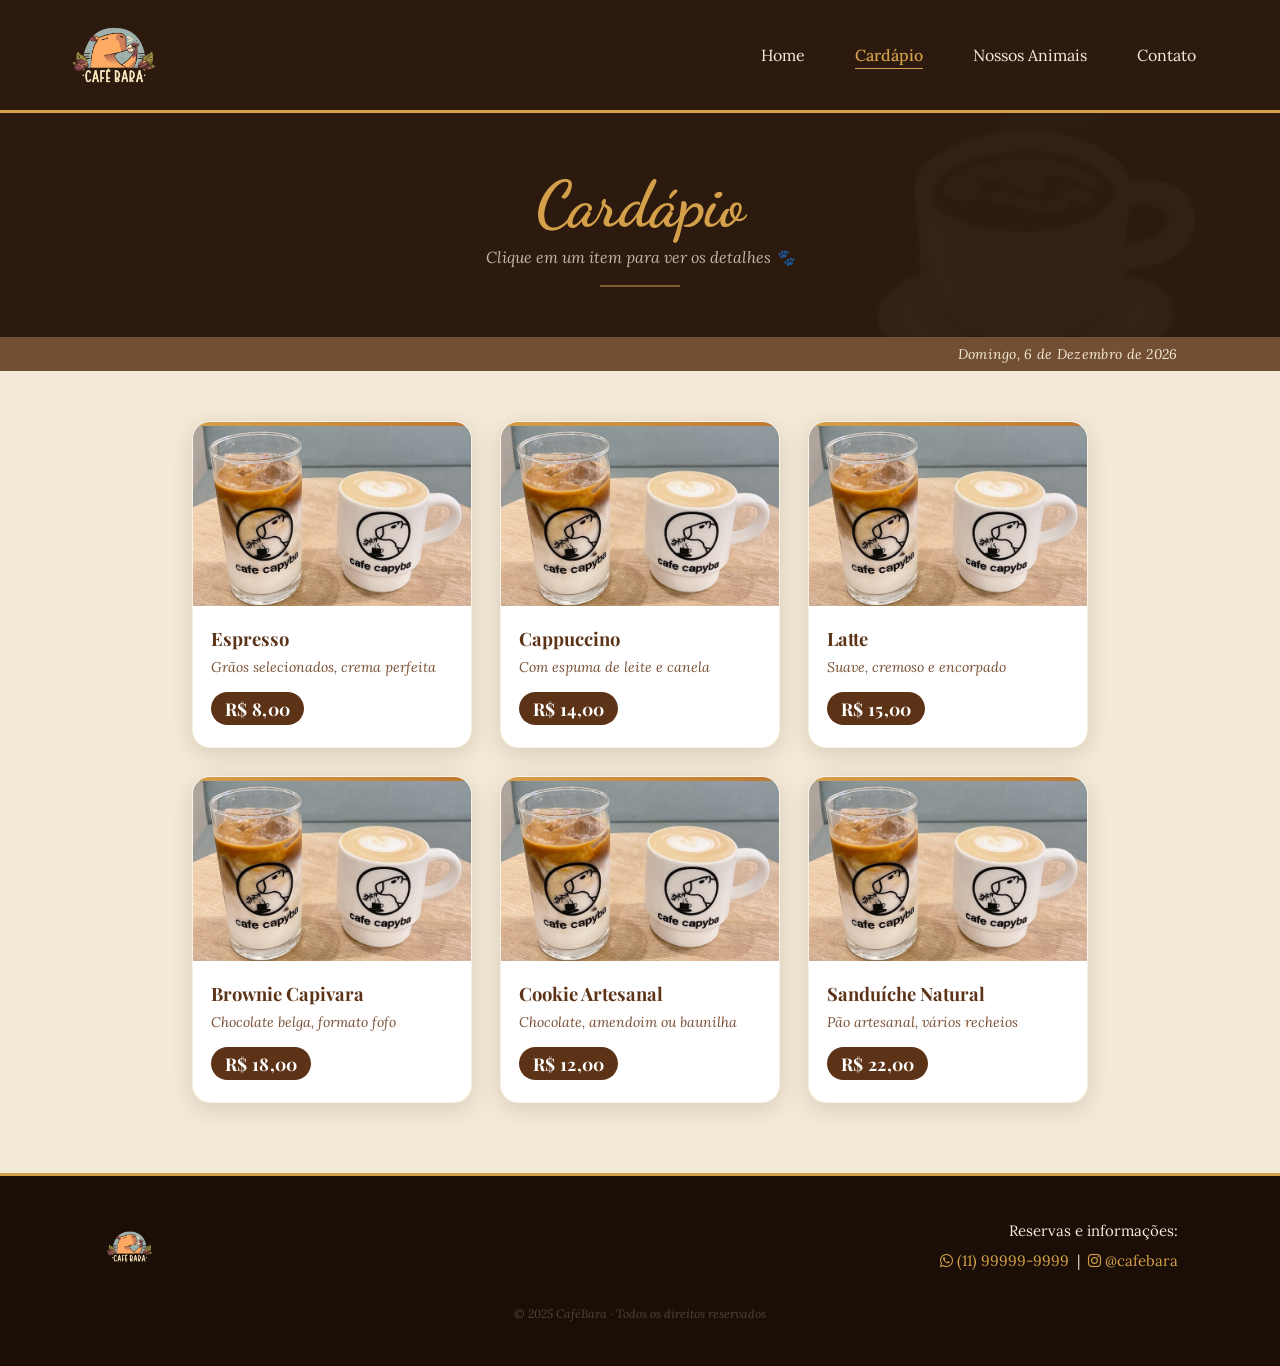
==== telas/produtos.html @ 58eba57d "Add files via upload" ====
<!DOCTYPE html>
<html lang="pt-BR">
<head>
    <meta charset="UTF-8">
    <meta name="viewport" content="width=device-width, initial-scale=1.0">
    <title>CaféBara ☕ — Cardápio</title>
    <link rel="icon" href="../img/favicon.ico" type="image/x-icon">
    <link rel="preconnect" href="https://fonts.googleapis.com">
    <link rel="preconnect" href="https://fonts.gstatic.com" crossorigin>
    <link href="https://fonts.googleapis.com/css2?family=Playfair+Display:ital,wght@0,400;0,700;1,400&family=Lora:ital,wght@0,400;0,500;1,400&family=Dancing+Script:wght@700&display=swap" rel="stylesheet">
    <link rel="stylesheet" href="https://maxcdn.bootstrapcdn.com/font-awesome/4.5.0/css/font-awesome.min.css">
    <link rel="stylesheet" href="../css/style.css">
    <script>
        function abrirDetalhes(nome, imagem, descricao) {
            url = `pop_produtos.html?nomeProduto=${encodeURIComponent(nome)}&imgProduto=${encodeURIComponent(imagem)}&descProduto=${encodeURIComponent(descricao)}`;
            window.open(url, "_blank", "width=860,height=680");
        }
    </script>
</head>
<body>

    <!-- HEADER -->
    <header>
        <div class="divHeader">
            <img class="logo" src="../img/logo.png" alt="Logo CaféBara">
            <nav>
    <ul>
        <li><a href="../index.html">Home</a></li>
        <li class="nav-active">Cardápio</li>
        <li><a href="nossos_animais.html">Nossos Animais</a></li>
        <li><a href="../contato.html">Contato</a></li>
    </ul>
</nav>
        </div>
    </header>

    <!-- HERO INTERNO -->
    <div class="page-hero">
        <h1>Cardápio</h1>
        <p>Clique em um item para ver os detalhes 🐾</p>
        <div class="page-hero-line"></div>
    </div>

    <!-- DATA -->
    <div class="data-bar">
        <script type="text/javascript">
            const dias = ["Domingo","Segunda-feira","Terça-feira","Quarta-feira","Quinta-feira","Sexta-feira","Sábado"];
            const meses = ["Janeiro","Fevereiro","Março","Abril","Maio","Junho","Julho","Agosto","Setembro","Outubro","Novembro","Dezembro"];
            const d = new Date();
            document.write(dias[d.getDay()] + ", " + d.getDate() + " de " + meses[d.getMonth()] + " de " + d.getFullYear());
        </script>
    </div>

    <!-- CARDS -->
    <main>
        <div class="container">

            <script>
                var desc_espresso = "Nosso espresso é preparado com grãos selecionados de origens especiais.\n\nConcentrado, encorpado e com crema perfeita — a base de todos os nossos cafés!";
                var slider_espresso = ['../img/product.jpg'];
            </script>

            <div class="card" onclick="abrirDetalhes('Espresso', slider_espresso, desc_espresso)">
                <span class="card-hint">ver detalhes</span>
                <img src="../img/product.jpg" alt="Espresso"/>
                <div class="card-body">
                    <h2>Espresso</h2>
                    <p>Grãos selecionados, crema perfeita</p>
                    <span class="preco">R$ 8,00</span>
                </div>
            </div>

            <div class="card" onclick="abrirDetalhes('Cappuccino', ['../img/product.jpg'], 'Cappuccino cremoso com espuma de leite vaporizado e um toque de canela.\n\nPerfeito para os dias mais frios!')">
                <span class="card-hint">ver detalhes</span>
                <img src="../img/product.jpg" alt="Cappuccino"/>
                <div class="card-body">
                    <h2>Cappuccino</h2>
                    <p>Com espuma de leite e canela</p>
                    <span class="preco">R$ 14,00</span>
                </div>
            </div>

            <div class="card" onclick="abrirDetalhes('Latte', ['../img/product.jpg'], 'Latte suave e cremoso, com mais leite vaporizado e um shot de espresso.\n\nIdeal para quem prefere um café mais suave.')">
                <span class="card-hint">ver detalhes</span>
                <img src="../img/product.jpg" alt="Latte"/>
                <div class="card-body">
                    <h2>Latte</h2>
                    <p>Suave, cremoso e encorpado</p>
                    <span class="preco">R$ 15,00</span>
                </div>
            </div>

            <div class="card" onclick="abrirDetalhes('Brownie Capivara', ['../img/product.jpg'], 'Brownie artesanal em formato de capivara!\n\nRecheado de chocolate belga, crocante por fora e molhadinho por dentro. 🤎')">
                <span class="card-hint">ver detalhes</span>
                <img src="../img/product.jpg" alt="Brownie Capivara"/>
                <div class="card-body">
                    <h2>Brownie Capivara</h2>
                    <p>Chocolate belga, formato fofo</p>
                    <span class="preco">R$ 18,00</span>
                </div>
            </div>

            <div class="card" onclick="abrirDetalhes('Cookie Artesanal', ['../img/product.jpg'], 'Cookies caseiros assados diariamente.\n\nSabores: chocolate, amendoim e baunilha com gotas de chocolate.')">
                <span class="card-hint">ver detalhes</span>
                <img src="../img/product.jpg" alt="Cookie Artesanal"/>
                <div class="card-body">
                    <h2>Cookie Artesanal</h2>
                    <p>Chocolate, amendoim ou baunilha</p>
                    <span class="preco">R$ 12,00</span>
                </div>
            </div>

            <div class="card" onclick="abrirDetalhes('Sanduíche Natural', ['../img/product.jpg'], 'Sanduíche natural no pão artesanal com opções de recheio:\n\n🥗 Frango com cream cheese\n🥗 Atum com legumes\n🥗 Vegetariano')">
                <span class="card-hint">ver detalhes</span>
                <img src="../img/product.jpg" alt="Sanduíche Natural"/>
                <div class="card-body">
                    <h2>Sanduíche Natural</h2>
                    <p>Pão artesanal, vários recheios</p>
                    <span class="preco">R$ 22,00</span>
                </div>
            </div>

        </div>
    </main>

    <!-- FOOTER -->
    <footer>
        <img src="../img/logo.png" class="logo_footer" alt="Logo CaféBara"/>
        <p>
            Reservas e informações:<br>
            <a href="https://wa.me/5511999999999" target="_blank"><i class="fa fa-whatsapp"></i> (11) 99999-9999</a>
            &nbsp;|&nbsp;
            <a href="https://instagram.com/cafebara" target="_blank"><i class="fa fa-instagram"></i> @cafebara</a>
        </p>
        <p class="footer-credit">© 2025 CaféBara · Todos os direitos reservados</p>
    </footer>

</body>
</html>
---- css/style.css ----
/* =====================================================
   style.css — CaféBara
   CSS compartilhado: index, produtos, pop_produtos,
                      nossos_animais e contato
   ===================================================== */

/* ===== VARIÁVEIS ===== */
:root {
    --marrom-escuro: #2c1a0e;
    --marrom-medio: #5c3317;
    --caramelo: #c07830;
    --dourado: #d4a04a;
    --creme: #f5ead8;
    --creme-claro: #fdf6ec;
    --sombra: rgba(44, 26, 14, 0.15);
}

/* ===== RESET & BASE ===== */
* { margin: 0; padding: 0; box-sizing: border-box; }
html { scroll-behavior: smooth; }

body {
    font-family: 'Lora', Georgia, serif;
    background-color: var(--creme);
    color: var(--marrom-escuro);
    overflow-x: hidden;
}

/* ===== ANIMAÇÕES ===== */
@keyframes fadeDown {
    from { opacity: 0; transform: translateY(-20px); }
    to   { opacity: 1; transform: translateY(0); }
}
@keyframes fadeUp {
    from { opacity: 0; transform: translateY(30px); }
    to   { opacity: 1; transform: translateY(0); }
}
@keyframes fadeIn {
    from { opacity: 0; }
    to   { opacity: 1; }
}
@keyframes float {
    0%, 100% { transform: translateY(0px); }
    50%       { transform: translateY(-8px); }
}

/* ===== HEADER ===== */
header {
    position: sticky;
    top: 0;
    z-index: 100;
    background-color: var(--marrom-escuro);
    border-bottom: 3px solid var(--dourado);
    animation: fadeDown 0.6s ease both;
}

.divHeader {
    display: flex;
    align-items: center;
    justify-content: space-between;
    padding: 0 5%;
    height: 110px;
}

.logo {
    height: 100px;
    width: auto;
    transition: transform 0.3s ease;
}
.logo:hover { transform: rotate(-3deg) scale(1.05); }

nav ul {
    list-style: none;
    display: flex;
    gap: 10px;
}

nav li {
    padding: 8px 20px;
    color: var(--creme);
    font-family: 'Lora', serif;
    font-size: 16px;
    cursor: pointer;
    border-radius: 30px;
    transition: color 0.3s;
    position: relative;
}

nav li::after {
    content: '';
    position: absolute;
    bottom: 4px; left: 20px; right: 20px;
    height: 1px;
    background: var(--dourado);
    transform: scaleX(0);
    transition: transform 0.3s ease;
}
nav li:hover::after { transform: scaleX(1); }
nav li:hover { color: var(--dourado); }
nav li a { color: inherit; text-decoration: none; }

/* Item de nav ativo (página atual) */
nav li.nav-active {
    color: var(--dourado);
    font-weight: 500;
}
nav li.nav-active::after { transform: scaleX(1); }

/* ===== DIVISOR ===== */
.divider {
    text-align: center;
    padding: 28px 0 8px;
    color: var(--dourado);
    font-size: 1.3rem;
    letter-spacing: 14px;
    opacity: 0.55;
}

/* ===== FOOTER ===== */
footer {
    background-color: #1a0e06;
    border-top: 3px solid var(--dourado);
    padding: 40px 8%;
    display: flex;
    align-items: center;
    justify-content: space-between;
    flex-wrap: wrap;
    gap: 20px;
}

.logo_footer {
    height: 55px;
    width: auto;
}

footer p {
    color: var(--creme);
    font-size: 15px;
    text-align: right;
    line-height: 2;
}

footer a {
    color: var(--dourado);
    text-decoration: none;
    transition: opacity 0.2s;
}
footer a:hover { opacity: 0.75; }

.footer-credit {
    width: 100%;
    text-align: center;
    color: rgba(245,234,216,0.25);
    font-size: 12px;
    margin-top: 6px;
    font-style: italic;
}

/* ===================================================
   SEÇÕES EXCLUSIVAS DA INDEX
   =================================================== */

/* ===== HERO BANNER ===== */
.hero {
    position: relative;
    height: 75vh;
    overflow: hidden;
    animation: fadeIn 1s ease 0.3s both;
}

.hero img {
    width: 100%;
    height: 100%;
    object-fit: cover;
    object-position: center 60%;
}

.hero::after {
    content: '';
    position: absolute;
    inset: 0;
    background: linear-gradient(
        to bottom,
        rgba(44,26,14,0.15) 0%,
        rgba(44,26,14,0.0) 40%,
        rgba(44,26,14,0.65) 100%
    );
}

.hero-text {
    position: absolute;
    bottom: 60px;
    left: 7%;
    z-index: 2;
    animation: fadeUp 0.9s ease 0.5s both;
}

.hero-text h1 {
    font-family: 'Dancing Script', cursive;
    font-size: clamp(3rem, 7vw, 6rem);
    color: var(--creme-claro);
    line-height: 1;
    text-shadow: 0 4px 20px rgba(0,0,0,0.5);
}

.hero-text p {
    font-family: 'Lora', serif;
    font-style: italic;
    color: var(--creme);
    font-size: 1.1rem;
    margin-top: 8px;
    text-shadow: 0 2px 10px rgba(0,0,0,0.6);
    letter-spacing: 1px;
}

.hero-cta {
    display: inline-block;
    margin-top: 22px;
    padding: 12px 32px;
    background: var(--dourado);
    color: var(--marrom-escuro);
    font-family: 'Lora', serif;
    font-weight: 500;
    border-radius: 30px;
    text-decoration: none;
    font-size: 15px;
    transition: transform 0.3s, box-shadow 0.3s;
    box-shadow: 0 4px 15px rgba(212,160,74,0.4);
}
.hero-cta:hover {
    transform: translateY(-2px);
    box-shadow: 0 8px 25px rgba(212,160,74,0.5);
}

/* ===== SOBRE NÓS ===== */
.aboutus {
    padding: 60px 8%;
    display: grid;
    grid-template-columns: 1fr 1.6fr;
    gap: 60px;
    align-items: center;
    animation: fadeUp 0.8s ease 0.2s both;
}

.aboutus-img-wrapper {
    position: relative;
}

.aboutus-img-wrapper img {
    width: 100%;
    border-radius: 20px;
    box-shadow: 12px 12px 40px var(--sombra);
    display: block;
    transition: transform 0.4s ease;
}
.aboutus-img-wrapper img:hover { transform: scale(1.02) rotate(1deg); }

.aboutus-img-wrapper::before {
    content: '';
    position: absolute;
    inset: -12px;
    border: 2px solid var(--dourado);
    border-radius: 24px;
    opacity: 0.35;
    pointer-events: none;
}

.aboutus-text h2 {
    font-family: 'Dancing Script', cursive;
    font-size: 3rem;
    color: var(--marrom-medio);
    margin-bottom: 20px;
    line-height: 1;
}

.aboutus-text p {
    font-size: 1rem;
    line-height: 1.85;
    color: #3d2010;
    margin-bottom: 14px;
}

.badge {
    display: inline-block;
    background: var(--dourado);
    color: var(--marrom-escuro);
    font-family: 'Dancing Script', cursive;
    font-size: 1.1rem;
    padding: 6px 20px;
    border-radius: 30px;
    margin-top: 10px;
    animation: float 3s ease-in-out infinite;
}

/* ===== MAPA (INDEX) ===== */
.ourestablishment {
    background: var(--marrom-escuro);
    padding: 70px 8%;
    text-align: center;
}

.ourestablishment h2 {
    font-family: 'Dancing Script', cursive;
    font-size: 2.8rem;
    color: var(--dourado);
    margin-bottom: 10px;
}

.ourestablishment > p {
    color: var(--creme);
    font-style: italic;
    margin-bottom: 30px;
    opacity: 0.8;
}

.ourestablishment iframe {
    border-radius: 16px;
    box-shadow: 0 10px 40px rgba(0,0,0,0.4);
    max-width: 100%;
}

/* ===== NOSSOS PRODUTOS (INDEX) ===== */
.ourproducts {
    padding: 70px 8%;
}

.ourproducts h2 {
    font-family: 'Dancing Script', cursive;
    font-size: 2.8rem;
    color: var(--marrom-medio);
    text-align: center;
    margin-bottom: 50px;
}

.products-content {
    display: grid;
    grid-template-columns: 1fr 1fr;
    gap: 50px;
    align-items: center;
}

.products-list {
    display: flex;
    flex-direction: column;
    gap: 18px;
}

.product-item {
    display: flex;
    align-items: flex-start;
    gap: 16px;
    background: white;
    border-radius: 14px;
    padding: 18px 22px;
    box-shadow: 0 4px 16px var(--sombra);
    transition: transform 0.3s, box-shadow 0.3s;
    border-left: 4px solid var(--dourado);
}
.product-item:hover {
    transform: translateX(6px);
    box-shadow: 0 8px 28px var(--sombra);
}

.product-icon { font-size: 1.6rem; flex-shrink: 0; }

.product-info strong {
    display: block;
    font-family: 'Playfair Display', serif;
    font-size: 1rem;
    color: var(--marrom-medio);
    margin-bottom: 3px;
}
.product-info span {
    font-size: 0.88rem;
    color: #7a5035;
    font-style: italic;
}

.products-img-wrapper img {
    width: 100%;
    border-radius: 20px;
    box-shadow: 0 15px 50px var(--sombra);
    transition: transform 0.4s ease;
}
.products-img-wrapper img:hover { transform: scale(1.03); }

/* ===== NOSSA CASA ===== */
.ourhouse {
    background: var(--marrom-escuro);
    padding: 70px 0;
}

.ourhouse h2 {
    font-family: 'Dancing Script', cursive;
    font-size: 2.8rem;
    color: var(--dourado);
    text-align: center;
    margin-bottom: 10px;
}

.ourhouse > p {
    color: var(--creme);
    text-align: center;
    font-style: italic;
    opacity: 0.75;
    margin-bottom: 40px;
}

.carousel {
    display: flex;
    gap: 20px;
    overflow-x: auto;
    scroll-snap-type: x mandatory;
    padding: 10px 5% 30px;
    cursor: grab;
    scrollbar-width: thin;
    scrollbar-color: var(--dourado) var(--marrom-escuro);
}
.carousel:active { cursor: grabbing; }

.carousel img {
    width: 380px;
    height: 260px;
    object-fit: cover;
    border-radius: 16px;
    scroll-snap-align: center;
    flex-shrink: 0;
    box-shadow: 0 8px 30px rgba(0,0,0,0.4);
    transition: transform 0.3s, box-shadow 0.3s;
    border: 2px solid rgba(212,160,74,0.2);
}
.carousel img:hover {
    transform: scale(1.04) translateY(-4px);
    box-shadow: 0 16px 40px rgba(0,0,0,0.5);
    border-color: var(--dourado);
}

/* ===================================================
   SEÇÕES EXCLUSIVAS DA PÁGINA DE PRODUTOS
   =================================================== */

/* ===== HERO INTERNO ===== */
.page-hero {
    background: var(--marrom-escuro);
    padding: 60px 8% 50px;
    text-align: center;
    position: relative;
    overflow: hidden;
    animation: fadeDown 0.7s ease both;
}

.page-hero::before {
    content: '☕';
    position: absolute;
    font-size: 18rem;
    opacity: 0.03;
    top: -40px;
    right: 5%;
    line-height: 1;
    pointer-events: none;
}

.page-hero h1 {
    font-family: 'Dancing Script', cursive;
    font-size: clamp(2.5rem, 5vw, 4.5rem);
    color: var(--dourado);
    line-height: 1;
    margin-bottom: 10px;
}

.page-hero p {
    color: var(--creme);
    font-style: italic;
    opacity: 0.75;
    font-size: 1rem;
}

.page-hero-line {
    width: 80px;
    height: 2px;
    background: var(--dourado);
    margin: 18px auto 0;
    opacity: 0.5;
}

/* ===== BARRA DE DATA ===== */
.data-bar {
    background: var(--marrom-medio);
    color: var(--creme);
    text-align: right;
    padding: 8px 8%;
    font-size: 14px;
    font-style: italic;
    opacity: 0.85;
    letter-spacing: 0.3px;
}

/* ===== CONTAINER DOS CARDS ===== */
main {
    padding: 50px 5% 70px;
}

.container {
    display: flex;
    justify-content: center;
    flex-wrap: wrap;
    gap: 28px;
    animation: fadeUp 0.7s ease 0.2s both;
}

/* ===== CARD ===== */
.card {
    background: white;
    width: 280px;
    border-radius: 18px;
    overflow: hidden;
    box-shadow: 0 6px 24px var(--sombra);
    transition: transform 0.3s ease, box-shadow 0.3s ease;
    cursor: pointer;
    border: 1px solid rgba(212,160,74,0.15);
    position: relative;
}

.card:hover {
    transform: translateY(-8px);
    box-shadow: 0 20px 40px rgba(44,26,14,0.2);
}

.card::before {
    content: '';
    display: block;
    height: 4px;
    background: linear-gradient(90deg, var(--dourado), #c07830, var(--dourado));
    background-size: 200%;
}

.card img {
    width: 100%;
    height: 180px;
    object-fit: cover;
    display: block;
    transition: transform 0.4s ease;
}
.card:hover img { transform: scale(1.06); }

.card-body {
    padding: 20px 18px 22px;
}

.card h2 {
    font-family: 'Playfair Display', serif;
    font-size: 1.15rem;
    color: var(--marrom-medio);
    margin-bottom: 6px;
}

.card p {
    font-size: 0.88rem;
    color: #7a5035;
    font-style: italic;
    line-height: 1.5;
    margin-bottom: 14px;
}

.preco {
    display: inline-block;
    font-family: 'Playfair Display', serif;
    font-size: 1.1rem;
    font-weight: 700;
    color: white;
    background: var(--marrom-medio);
    padding: 5px 14px;
    border-radius: 20px;
    font-style: normal;
    letter-spacing: 0.3px;
}

.card-hint {
    position: absolute;
    top: 14px;
    right: 14px;
    background: var(--dourado);
    color: var(--marrom-escuro);
    font-size: 11px;
    font-family: 'Lora', serif;
    padding: 3px 9px;
    border-radius: 12px;
    opacity: 0;
    transition: opacity 0.3s;
}
.card:hover .card-hint { opacity: 1; }

/* ===================================================
   SEÇÕES EXCLUSIVAS DO POP_PRODUTOS
   =================================================== */

.pop-body {
    min-height: 100vh;
    display: flex;
    flex-direction: column;
}

.pop-header {
    background: var(--marrom-escuro);
    border-bottom: 3px solid var(--dourado);
    padding: 18px 30px;
    display: flex;
    align-items: center;
    justify-content: center;
    gap: 12px;
}

.pop-header span {
    color: var(--dourado);
    font-family: 'Dancing Script', cursive;
    font-size: 1.4rem;
    letter-spacing: 1px;
}

.pop-header-line {
    flex: 1;
    height: 1px;
    background: var(--dourado);
    opacity: 0.3;
}

.pop {
    flex: 1;
    padding: 30px 36px 36px;
    display: flex;
    flex-direction: column;
    gap: 20px;
}

.pop h1 {
    font-family: 'Dancing Script', cursive;
    font-size: 2.6rem;
    color: var(--marrom-medio);
    text-align: center;
    line-height: 1;
}

.pop .divider {
    padding: 0;
    margin: -8px 0;
    letter-spacing: 10px;
    font-size: 1rem;
}

.slider-wrapper {
    display: flex;
    align-items: center;
    justify-content: center;
    gap: 12px;
}

.slider-btn {
    background: var(--marrom-escuro);
    border: none;
    color: var(--dourado);
    font-size: 20px;
    width: 42px;
    height: 42px;
    border-radius: 50%;
    cursor: pointer;
    transition: background 0.3s, transform 0.2s;
    flex-shrink: 0;
    display: flex;
    align-items: center;
    justify-content: center;
}
.slider-btn:hover {
    background: var(--marrom-medio);
    transform: scale(1.1);
}

.slider-img-frame {
    border-radius: 16px;
    overflow: hidden;
    box-shadow: 0 10px 35px var(--sombra);
    border: 2px solid rgba(212,160,74,0.25);
    flex: 1;
    max-width: 680px;
}

#slider-img {
    width: 100%;
    height: 360px;
    object-fit: cover;
    display: block;
    transition: opacity 0.3s ease;
}

.descricao-box {
    background: white;
    border-radius: 14px;
    border-left: 4px solid var(--dourado);
    padding: 20px 24px;
    box-shadow: 0 4px 16px var(--sombra);
}

.descricao-label {
    font-family: 'Playfair Display', serif;
    font-size: 0.8rem;
    text-transform: uppercase;
    letter-spacing: 2px;
    color: var(--dourado);
    margin-bottom: 10px;
    display: block;
}

#desc-produto {
    font-size: 0.95rem;
    line-height: 1.8;
    color: #3d2010;
    white-space: pre-line;
}

.pop-footer {
    background: var(--marrom-escuro);
    border-top: 2px solid rgba(212,160,74,0.3);
    padding: 12px 30px;
    text-align: center;
    color: rgba(245,234,216,0.4);
    font-size: 12px;
    font-style: italic;
}

/* ===================================================
   NOSSOS ANIMAIS
   =================================================== */

/* Introdução */
.animais-intro {
    display: grid;
    grid-template-columns: 1.4fr 1fr;
    gap: 50px;
    align-items: center;
    padding: 60px 8%;
}

.animais-intro-text {
    font-size: 1.05rem;
    line-height: 1.9;
    color: #3d2010;
}

.animais-intro-img img {
    width: 100%;
    border-radius: 20px;
    box-shadow: 0 12px 40px var(--sombra);
    transition: transform 0.4s;
}
.animais-intro-img img:hover { transform: scale(1.02); }

/* Perfis */
.animais-perfis {
    background: var(--creme-claro);
    padding: 60px 8%;
    display: flex;
    flex-direction: column;
    gap: 20px;
}

.animal-perfil {
    display: grid;
    gap: 50px;
    align-items: center;
    padding: 40px 0;
}

.perfil-esquerda { grid-template-columns: 280px 1fr; }
.perfil-direita  { grid-template-columns: 1fr 280px; }
.perfil-direita .animal-foto { order: 2; }
.perfil-direita .animal-dados { order: 1; }

.animal-foto img {
    width: 100%;
    border-radius: 20px;
    box-shadow: 0 10px 35px var(--sombra);
    transition: transform 0.4s;
}
.animal-foto img:hover { transform: scale(1.04) rotate(1deg); }

.animal-nome {
    font-family: 'Dancing Script', cursive;
    font-size: 3.5rem;
    line-height: 1;
    margin-bottom: 24px;
}

.kohaku-nome { color: var(--caramelo); }
.pisuke-nome { color: var(--marrom-medio); }

.animal-tabela {
    display: flex;
    flex-direction: column;
    gap: 10px;
}

.animal-linha {
    display: grid;
    grid-template-columns: 200px 1fr;
    gap: 12px;
    background: white;
    padding: 12px 18px;
    border-radius: 12px;
    box-shadow: 0 2px 10px var(--sombra);
    border-left: 3px solid var(--dourado);
    align-items: center;
}

.animal-campo {
    font-family: 'Playfair Display', serif;
    font-size: 0.82rem;
    color: var(--marrom-medio);
    font-weight: 700;
    text-transform: uppercase;
    letter-spacing: 0.5px;
}

.animal-valor {
    font-size: 0.95rem;
    color: #3d2010;
}

/* Como diferenciar */
.diferenciar-section {
    padding: 70px 8%;
    text-align: center;
}

.diferenciar-section h2 {
    font-family: 'Dancing Script', cursive;
    font-size: 2.8rem;
    color: var(--marrom-medio);
    margin-bottom: 40px;
}

.diferenciar-grid {
    display: grid;
    grid-template-columns: 1fr 1fr;
    gap: 30px;
    max-width: 900px;
    margin: 0 auto 40px;
}

.diferenciar-card {
    background: white;
    border-radius: 20px;
    padding: 24px;
    box-shadow: 0 6px 24px var(--sombra);
    transition: transform 0.3s;
}
.diferenciar-card:hover { transform: translateY(-6px); }

.kohaku-card { border-top: 5px solid var(--caramelo); }
.pisuke-card { border-top: 5px solid var(--marrom-medio); }

.diferenciar-nome {
    font-family: 'Dancing Script', cursive;
    font-size: 2rem;
    margin-bottom: 6px;
}
.kohaku-card .diferenciar-nome { color: var(--caramelo); }
.pisuke-card .diferenciar-nome { color: var(--marrom-medio); }

.diferenciar-dica {
    font-style: italic;
    color: #7a5035;
    font-size: 0.9rem;
    margin-bottom: 16px;
}

.diferenciar-card img {
    width: 100%;
    border-radius: 12px;
    object-fit: contain;
    max-height: 200px;
}

.em-breve-box {
    display: inline-block;
    background: white;
    border: 2px dashed var(--dourado);
    border-radius: 16px;
    padding: 18px 40px;
    font-family: 'Playfair Display', serif;
    font-size: 1.1rem;
    color: var(--marrom-medio);
    box-shadow: 0 4px 16px var(--sombra);
}

/* Rotina */
.rotina-section {
    background: #e8ddd0;
    padding: 70px 8%;
}

.rotina-section h2 {
    font-family: 'Dancing Script', cursive;
    font-size: 2.8rem;
    color: var(--marrom-medio);
    text-align: center;
    margin-bottom: 50px;
}

.rotina-lista {
    display: flex;
    flex-direction: column;
    gap: 40px;
}

.rotina-item {
    display: grid;
    grid-template-columns: 1fr 1fr;
    gap: 40px;
    align-items: center;
}

.rotina-inverso .rotina-img { order: 2; }
.rotina-inverso .rotina-texto { order: 1; }

.rotina-img img {
    width: 100%;
    border-radius: 16px;
    box-shadow: 0 8px 30px var(--sombra);
    transition: transform 0.3s;
}
.rotina-img img:hover { transform: scale(1.03); }

.rotina-texto h3 {
    font-family: 'Playfair Display', serif;
    font-size: 1.5rem;
    color: var(--marrom-medio);
    margin-bottom: 10px;
}

.rotina-texto p {
    font-size: 0.95rem;
    line-height: 1.8;
    color: #4a2a10;
}

/* Galeria */
.galeria-section {
    padding: 70px 0;
    background: var(--marrom-escuro);
}

.galeria-section h2 {
    font-family: 'Dancing Script', cursive;
    font-size: 2.8rem;
    color: var(--dourado);
    text-align: center;
    margin-bottom: 10px;
}

.galeria-section > p {
    color: var(--creme);
    text-align: center;
    font-style: italic;
    opacity: 0.75;
    margin-bottom: 40px;
}

/* ===================================================
   CONTATO
   =================================================== */

.contato-main {
    padding: 0 0 80px;
}

/* Cards de informação */
.contato-cards {
    display: grid;
    grid-template-columns: repeat(3, 1fr);
    gap: 24px;
    padding: 60px 8% 40px;
    animation: fadeUp 0.7s ease 0.1s both;
}

.contato-card {
    background: white;
    border-radius: 20px;
    padding: 30px 26px;
    text-align: center;
    box-shadow: 0 6px 24px var(--sombra);
    border-top: 4px solid var(--dourado);
    transition: transform 0.3s;
}
.contato-card:hover { transform: translateY(-6px); }

.contato-card-icon {
    font-size: 2.5rem;
    margin-bottom: 14px;
}

.contato-card h3 {
    font-family: 'Playfair Display', serif;
    color: var(--marrom-medio);
    font-size: 1.1rem;
    margin-bottom: 12px;
}

.contato-card p {
    font-size: 0.92rem;
    line-height: 1.85;
    color: #4a2a10;
}

.contato-link {
    color: var(--caramelo);
    text-decoration: none;
    transition: color 0.2s;
}
.contato-link:hover { color: var(--marrom-medio); }

/* Grid formulário + mapa */
.contato-grid {
    display: grid;
    grid-template-columns: 1.1fr 1fr;
    gap: 50px;
    padding: 20px 8% 60px;
    align-items: start;
}

.contato-form-wrapper h2,
.contato-mapa-wrapper h2 {
    font-family: 'Dancing Script', cursive;
    font-size: 2.4rem;
    color: var(--marrom-medio);
    margin-bottom: 6px;
}

.contato-form-sub {
    font-style: italic;
    color: #7a5035;
    font-size: 0.9rem;
    margin-bottom: 24px;
}

/* Formulário */
.contato-form {
    display: flex;
    flex-direction: column;
    gap: 16px;
}

.form-row {
    display: grid;
    grid-template-columns: 1fr 1fr;
    gap: 16px;
}

.form-group {
    display: flex;
    flex-direction: column;
    gap: 6px;
}

.form-group label {
    font-family: 'Playfair Display', serif;
    font-size: 0.82rem;
    text-transform: uppercase;
    letter-spacing: 1px;
    color: var(--marrom-medio);
    font-weight: 700;
}

.form-group input,
.form-group select,
.form-group textarea {
    font-family: 'Lora', serif;
    font-size: 0.95rem;
    color: var(--marrom-escuro);
    background: white;
    border: 1.5px solid rgba(192, 120, 48, 0.25);
    border-radius: 12px;
    padding: 12px 16px;
    outline: none;
    transition: border-color 0.3s, box-shadow 0.3s;
    resize: vertical;
}

.form-group input:focus,
.form-group select:focus,
.form-group textarea:focus {
    border-color: var(--dourado);
    box-shadow: 0 0 0 3px rgba(212,160,74,0.15);
}

.form-group input::placeholder,
.form-group textarea::placeholder {
    color: #b89070;
    font-style: italic;
}

.contato-btn {
    font-family: 'Lora', serif;
    font-size: 1rem;
    font-weight: 500;
    color: var(--marrom-escuro);
    background: var(--dourado);
    border: none;
    border-radius: 30px;
    padding: 14px 36px;
    cursor: pointer;
    transition: transform 0.3s, box-shadow 0.3s;
    box-shadow: 0 4px 15px rgba(212,160,74,0.4);
    align-self: flex-start;
}
.contato-btn:hover {
    transform: translateY(-2px);
    box-shadow: 0 8px 25px rgba(212,160,74,0.5);
}

.form-success {
    background: #e8f5e9;
    border: 1px solid #81c784;
    border-radius: 12px;
    padding: 12px 18px;
    font-size: 0.93rem;
    color: #2e7d32;
}

/* Mapa */
.mapa-frame {
    border-radius: 16px;
    overflow: hidden;
    box-shadow: 0 10px 35px var(--sombra);
    border: 2px solid rgba(212,160,74,0.2);
    margin-bottom: 20px;
}

.como-chegar {
    background: white;
    border-radius: 14px;
    padding: 20px 22px;
    box-shadow: 0 4px 16px var(--sombra);
    border-left: 4px solid var(--dourado);
}

.como-chegar h4 {
    font-family: 'Playfair Display', serif;
    color: var(--marrom-medio);
    margin-bottom: 12px;
    font-size: 1rem;
}

.como-chegar p {
    font-size: 0.9rem;
    line-height: 1.7;
    color: #4a2a10;
    margin-bottom: 6px;
}

/* FAQ */
.faq-section {
    background: var(--marrom-escuro);
    padding: 70px 8%;
}

.faq-section h2 {
    font-family: 'Dancing Script', cursive;
    font-size: 2.8rem;
    color: var(--dourado);
    text-align: center;
    margin-bottom: 40px;
}

.faq-grid {
    display: grid;
    grid-template-columns: 1fr 1fr;
    gap: 24px;
    max-width: 1000px;
    margin: 0 auto;
}

.faq-item {
    background: rgba(255,255,255,0.07);
    border: 1px solid rgba(212,160,74,0.2);
    border-radius: 16px;
    padding: 26px 28px;
    transition: background 0.3s;
}
.faq-item:hover { background: rgba(255,255,255,0.12); }

.faq-item h4 {
    font-family: 'Playfair Display', serif;
    color: var(--dourado);
    font-size: 1rem;
    margin-bottom: 10px;
}

.faq-item p {
    color: var(--creme);
    font-size: 0.92rem;
    line-height: 1.75;
    opacity: 0.85;
}
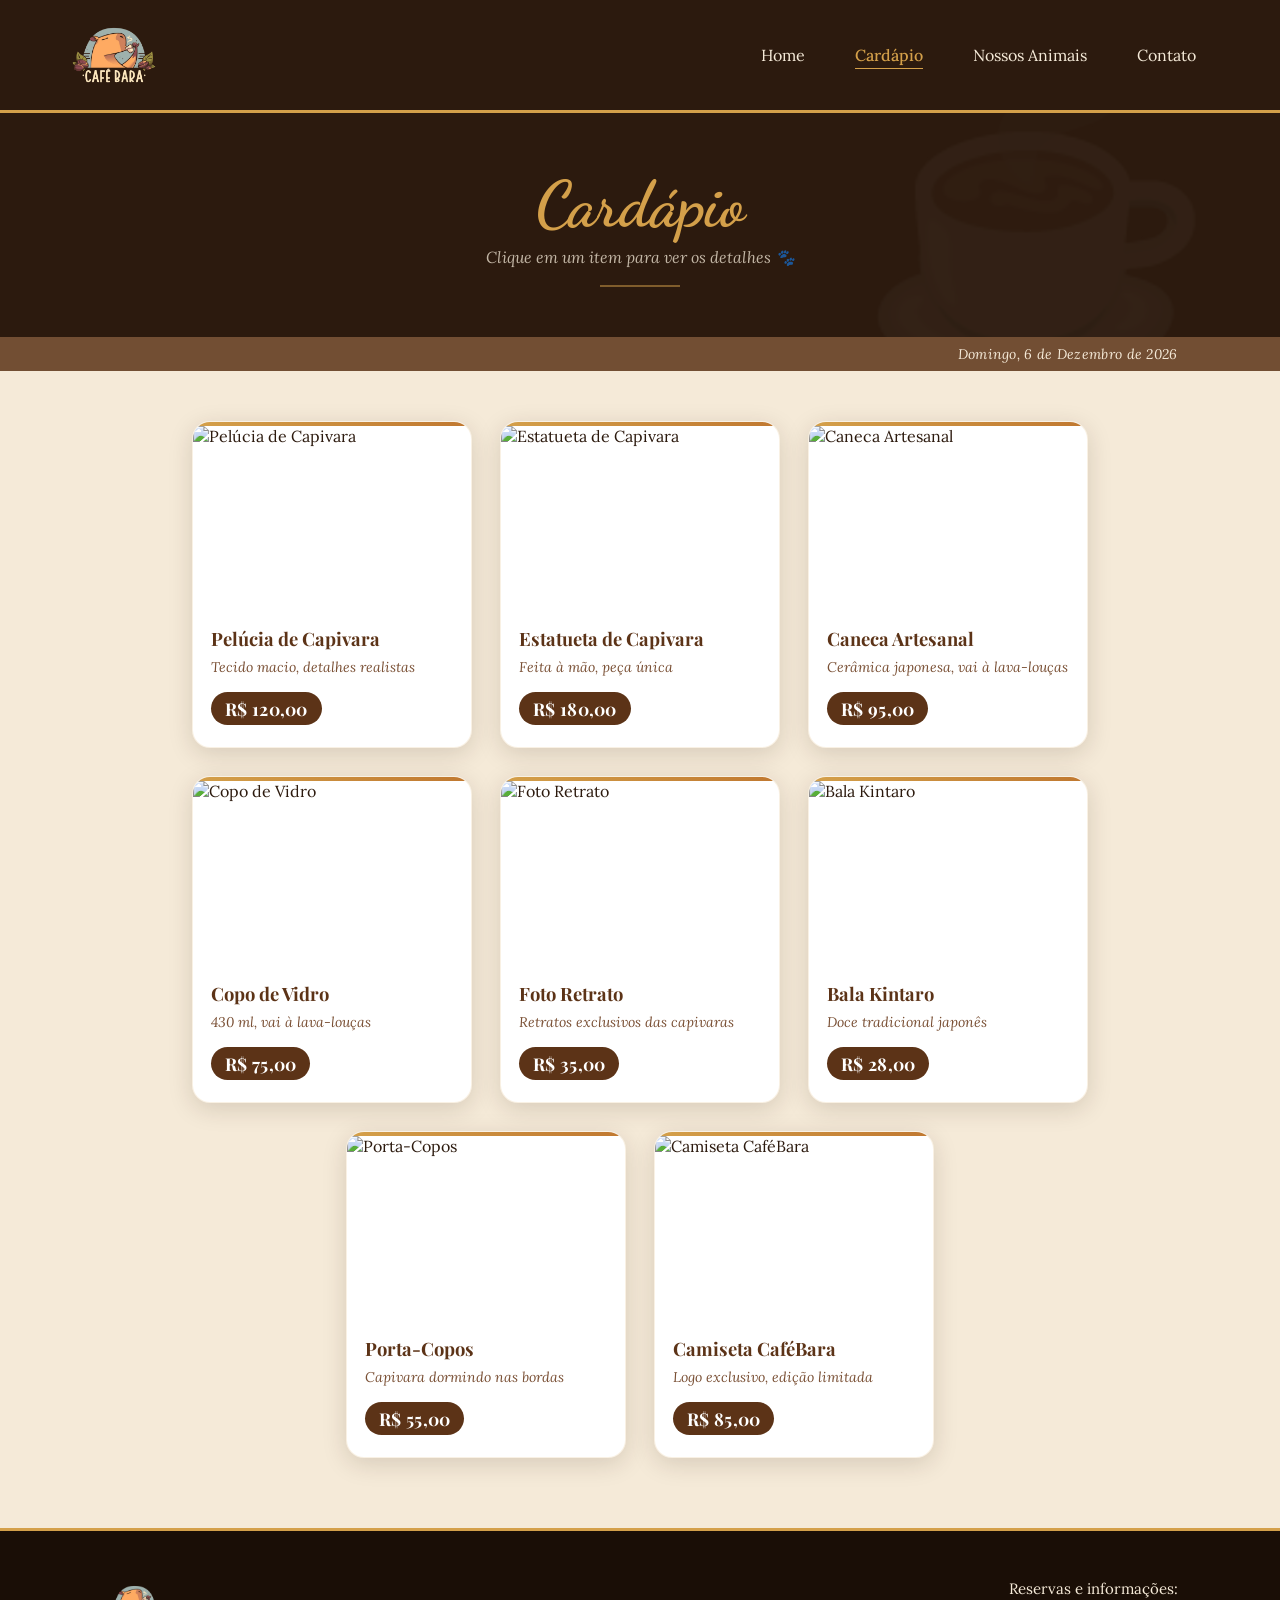
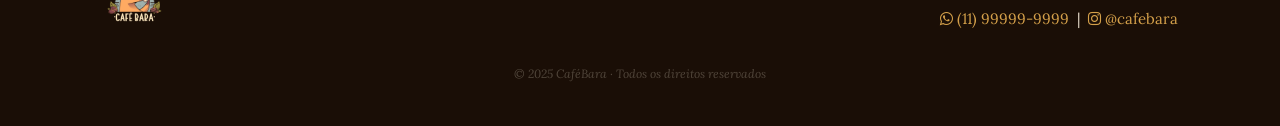
==== commit 22dd6c19: "Add files via upload" ====
--- a/telas/produtos.html
+++ b/telas/produtos.html
@@ -55,68 +55,91 @@
     <main>
         <div class="container">
 
-            <script>
-                var desc_espresso = "Nosso espresso é preparado com grãos selecionados de origens especiais.\n\nConcentrado, encorpado e com crema perfeita — a base de todos os nossos cafés!";
-                var slider_espresso = ['../img/product.jpg'];
-            </script>
-
-            <div class="card" onclick="abrirDetalhes('Espresso', slider_espresso, desc_espresso)">
+            <!-- Pelúcia -->
+            <div class="card" onclick="abrirDetalhes('Pelúcia de Capivara', ['https://cspace.co.jp/wp-content/uploads/2025/02/goods_item_01_02.jpeg'], 'Confeccionada com tecido macio de alta qualidade e acabamento artesanal caprichado.\n\nOs colaboradores que convivem de perto com as capivaras prestam atenção em cada detalhe — inclusive no número correto de dedos! 🐾')">
                 <span class="card-hint">ver detalhes</span>
-                <img src="../img/product.jpg" alt="Espresso"/>
+                <img src="https://cspace.co.jp/wp-content/uploads/2025/02/goods_item_01_02.jpeg" alt="Pelúcia de Capivara"/>
                 <div class="card-body">
-                    <h2>Espresso</h2>
-                    <p>Grãos selecionados, crema perfeita</p>
-                    <span class="preco">R$ 8,00</span>
+                    <h2>Pelúcia de Capivara</h2>
+                    <p>Tecido macio, detalhes realistas</p>
+                    <span class="preco">R$ 120,00</span>
                 </div>
             </div>
 
-            <div class="card" onclick="abrirDetalhes('Cappuccino', ['../img/product.jpg'], 'Cappuccino cremoso com espuma de leite vaporizado e um toque de canela.\n\nPerfeito para os dias mais frios!')">
+            <!-- Estatueta -->
+            <div class="card" onclick="abrirDetalhes('Estatueta de Capivara', ['https://cspace.co.jp/wp-content/uploads/2025/01/goods_item_02-1.jpg'], 'Cada peça é feita à mão com argila e esmalte especiais para capturar as características únicas das nossas capivaras.\n\nComo cada uma é artesanal, cada estatueta tem sua própria personalidade — escolha a sua favorita! (Fabricado no Japão) 🎎')">
                 <span class="card-hint">ver detalhes</span>
-                <img src="../img/product.jpg" alt="Cappuccino"/>
+                <img src="https://cspace.co.jp/wp-content/uploads/2025/01/goods_item_02-1.jpg" alt="Estatueta de Capivara"/>
                 <div class="card-body">
-                    <h2>Cappuccino</h2>
-                    <p>Com espuma de leite e canela</p>
-                    <span class="preco">R$ 14,00</span>
+                    <h2>Estatueta de Capivara</h2>
+                    <p>Feita à mão, peça única</p>
+                    <span class="preco">R$ 180,00</span>
                 </div>
             </div>
 
-            <div class="card" onclick="abrirDetalhes('Latte', ['../img/product.jpg'], 'Latte suave e cremoso, com mais leite vaporizado e um shot de espresso.\n\nIdeal para quem prefere um café mais suave.')">
+            <!-- Caneca -->
+            <div class="card" onclick="abrirDetalhes('Caneca Artesanal', ['https://cspace.co.jp/wp-content/uploads/2025/01/goods_item_03-1.jpg'], 'As canecas usadas no café são de cerâmica autêntica (faiança de Mino), queimadas a cerca de 1.200°C.\n\nO logotipo é aplicado e cozido a 800°C, tornando-o durável e resistente. Encaixáveis para fácil armazenamento e seguras na lava-louças. (Fabricado no Japão) ☕')">
                 <span class="card-hint">ver detalhes</span>
-                <img src="../img/product.jpg" alt="Latte"/>
+                <img src="https://cspace.co.jp/wp-content/uploads/2025/01/goods_item_03-1.jpg" alt="Caneca Artesanal"/>
                 <div class="card-body">
-                    <h2>Latte</h2>
-                    <p>Suave, cremoso e encorpado</p>
-                    <span class="preco">R$ 15,00</span>
+                    <h2>Caneca Artesanal</h2>
+                    <p>Cerâmica japonesa, vai à lava-louças</p>
+                    <span class="preco">R$ 95,00</span>
                 </div>
             </div>
 
-            <div class="card" onclick="abrirDetalhes('Brownie Capivara', ['../img/product.jpg'], 'Brownie artesanal em formato de capivara!\n\nRecheado de chocolate belga, crocante por fora e molhadinho por dentro. 🤎')">
+            <!-- Copo -->
+            <div class="card" onclick="abrirDetalhes('Copo de Vidro', ['https://cspace.co.jp/wp-content/uploads/2025/01/goods_item_04-1.jpg'], 'O copo utilizado no café tem formato reto, fácil de usar e guardar.\n\nMaior que os copos comuns, com capacidade de 430 ml. Também é seguro na lava-louças. (Fabricado no Japão) 🥤')">
                 <span class="card-hint">ver detalhes</span>
-                <img src="../img/product.jpg" alt="Brownie Capivara"/>
+                <img src="https://cspace.co.jp/wp-content/uploads/2025/01/goods_item_04-1.jpg" alt="Copo de Vidro"/>
                 <div class="card-body">
-                    <h2>Brownie Capivara</h2>
-                    <p>Chocolate belga, formato fofo</p>
-                    <span class="preco">R$ 18,00</span>
+                    <h2>Copo de Vidro</h2>
+                    <p>430 ml, vai à lava-louças</p>
+                    <span class="preco">R$ 75,00</span>
                 </div>
             </div>
 
-            <div class="card" onclick="abrirDetalhes('Cookie Artesanal', ['../img/product.jpg'], 'Cookies caseiros assados diariamente.\n\nSabores: chocolate, amendoim e baunilha com gotas de chocolate.')">
+            <!-- Foto retrato -->
+            <div class="card" onclick="abrirDetalhes('Foto Retrato', ['https://cspace.co.jp/wp-content/uploads/2025/01/goods_item_05-1.jpg'], 'Retratos oficiais das nossas capivaras residentes.\n\nDesigns exclusivos que podem variar. Um lindo souvenir para guardar de lembrança! 📷')">
                 <span class="card-hint">ver detalhes</span>
-                <img src="../img/product.jpg" alt="Cookie Artesanal"/>
+                <img src="https://cspace.co.jp/wp-content/uploads/2025/01/goods_item_05-1.jpg" alt="Foto Retrato"/>
                 <div class="card-body">
-                    <h2>Cookie Artesanal</h2>
-                    <p>Chocolate, amendoim ou baunilha</p>
-                    <span class="preco">R$ 12,00</span>
+                    <h2>Foto Retrato</h2>
+                    <p>Retratos exclusivos das capivaras</p>
+                    <span class="preco">R$ 35,00</span>
                 </div>
             </div>
 
-            <div class="card" onclick="abrirDetalhes('Sanduíche Natural', ['../img/product.jpg'], 'Sanduíche natural no pão artesanal com opções de recheio:\n\n🥗 Frango com cream cheese\n🥗 Atum com legumes\n🥗 Vegetariano')">
+            <!-- Bala Kintaro -->
+            <div class="card" onclick="abrirDetalhes('Bala Kintaro', ['https://cspace.co.jp/wp-content/uploads/2025/01/goods_item_06-1.jpg'], 'Balas tradicionais japonesas feitas com métodos artesanais centenários.\n\nProduzidas em Asakusa, pertinho do café, são famosas pelo sabor inconfundível. Um doce souvenir do Japão para você! 🍬 (Fabricado no Japão)')">
                 <span class="card-hint">ver detalhes</span>
-                <img src="../img/product.jpg" alt="Sanduíche Natural"/>
+                <img src="https://cspace.co.jp/wp-content/uploads/2025/01/goods_item_06-1.jpg" alt="Bala Kintaro"/>
                 <div class="card-body">
-                    <h2>Sanduíche Natural</h2>
-                    <p>Pão artesanal, vários recheios</p>
-                    <span class="preco">R$ 22,00</span>
+                    <h2>Bala Kintaro</h2>
+                    <p>Doce tradicional japonês</p>
+                    <span class="preco">R$ 28,00</span>
+                </div>
+            </div>
+
+            <!-- Porta-copos -->
+            <div class="card" onclick="abrirDetalhes('Porta-Copos', ['https://cspace.co.jp/wp-content/uploads/2025/01/goods_item_07-1.jpg'], 'Mesmo com um copo ou xícara em cima, as capivaras dorminhocas aparecem nas bordas — fofíssimo!\n\nCada peça é cuidadosamente artesanal, produzida em uma oficina na Prefeitura de Fukui. (Fabricado no Japão) 🐾')">
+                <span class="card-hint">ver detalhes</span>
+                <img src="https://cspace.co.jp/wp-content/uploads/2025/01/goods_item_07-1.jpg" alt="Porta-Copos"/>
+                <div class="card-body">
+                    <h2>Porta-Copos</h2>
+                    <p>Capivara dormindo nas bordas</p>
+                    <span class="preco">R$ 55,00</span>
+                </div>
+            </div>
+
+            <!-- Camiseta -->
+            <div class="card" onclick="abrirDetalhes('Camiseta CaféBara', ['http://cspace.tencytestserver.website/wp-content/uploads/2025/10/goods_item_08-1.jpg'], 'Camiseta exclusiva com o logo do CaféBara.\n\nUse com estilo e mostre ao mundo o seu amor pelas capivaras! 👕')">
+                <span class="card-hint">ver detalhes</span>
+                <img src="http://cspace.tencytestserver.website/wp-content/uploads/2025/10/goods_item_08-1.jpg" alt="Camiseta CaféBara"/>
+                <div class="card-body">
+                    <h2>Camiseta CaféBara</h2>
+                    <p>Logo exclusivo, edição limitada</p>
+                    <span class="preco">R$ 85,00</span>
                 </div>
             </div>
 
--- a/css/style.css
+++ b/css/style.css
@@ -129,7 +129,7 @@
 }
 
 .logo_footer {
-    height: 55px;
+    height: 65px;
     width: auto;
 }
 
@@ -876,7 +876,6 @@
     width: 100%;
     border-radius: 12px;
     object-fit: contain;
-    max-height: 200px;
 }
 
 .em-breve-box {
